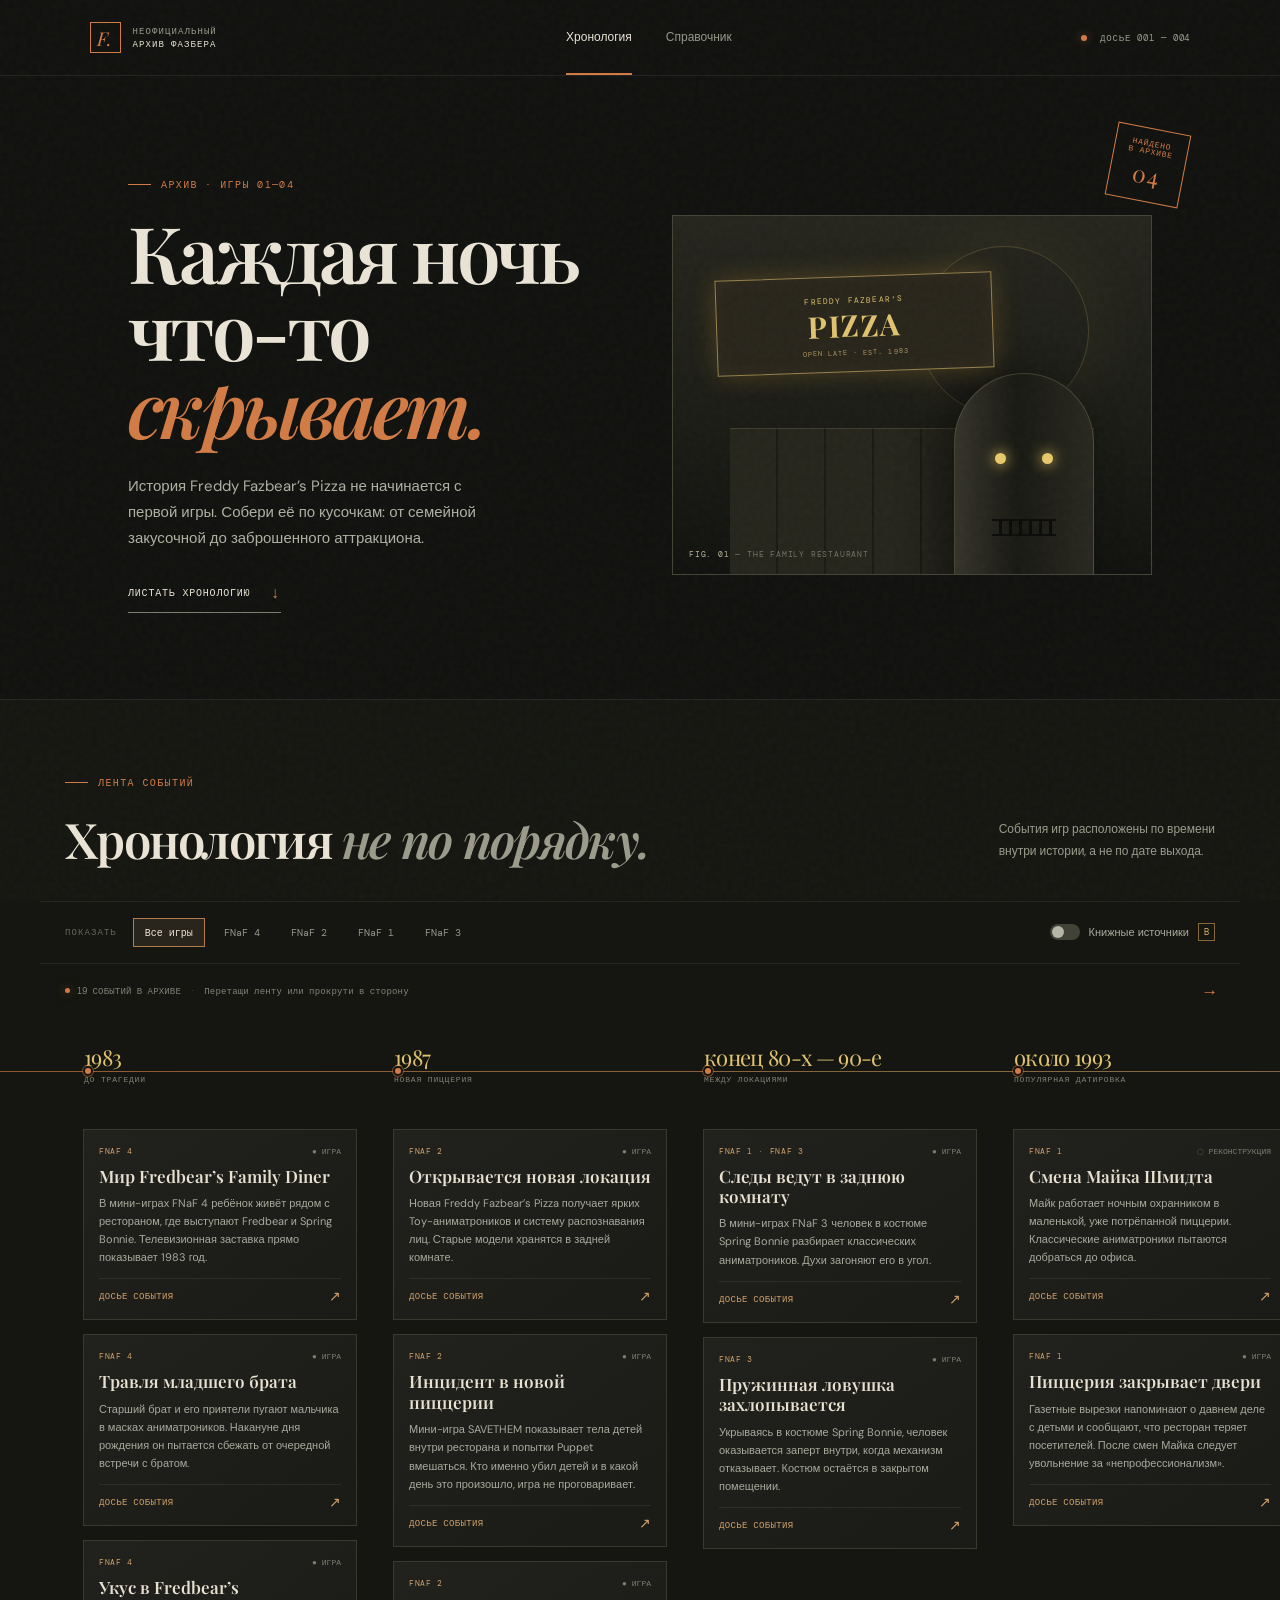
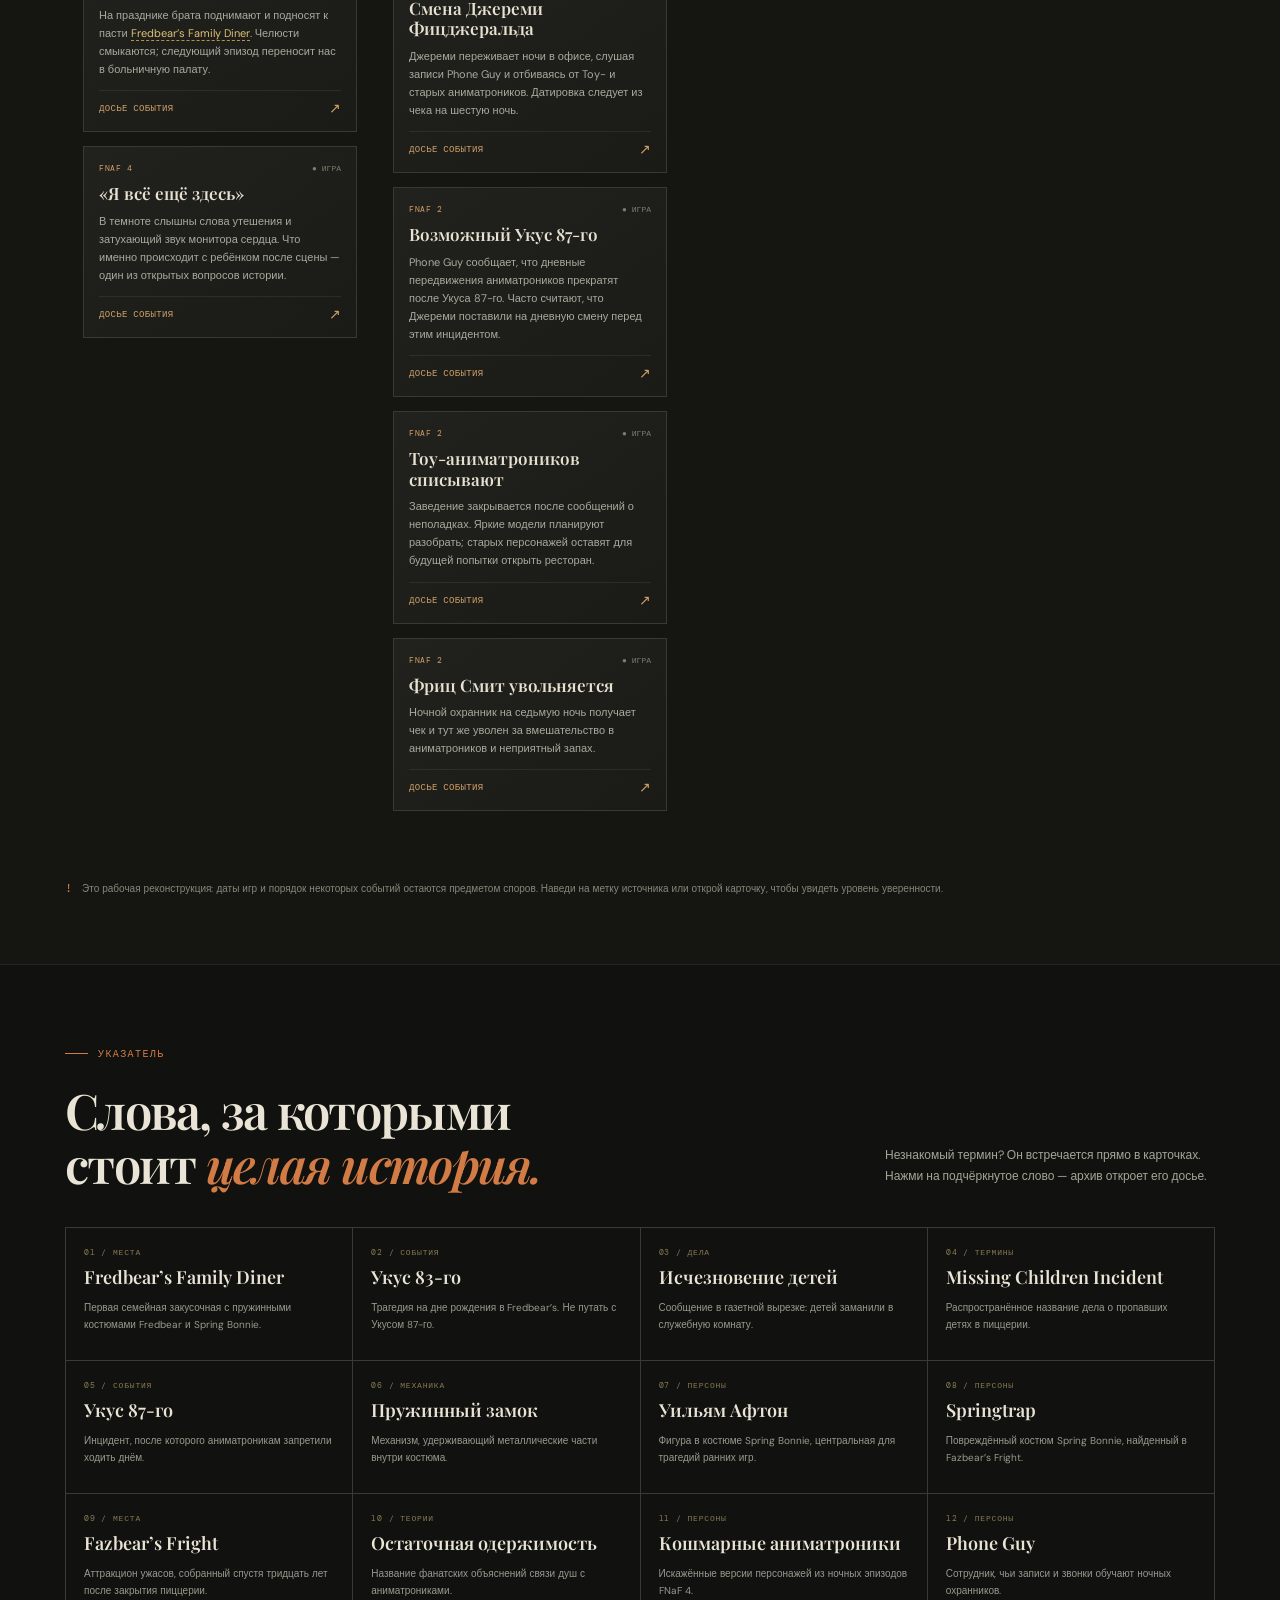
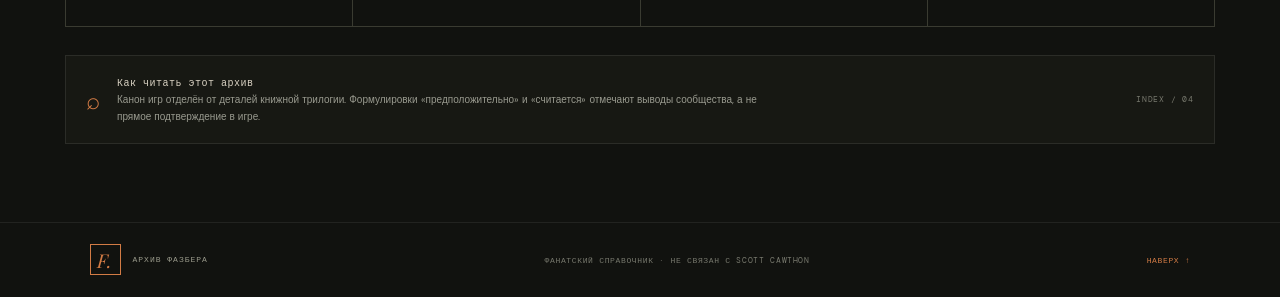
==== index.html @ a3a726ce "init" ====
<!doctype html>
<html lang="ru">
<head>
  <meta charset="utf-8">
  <meta name="viewport" content="width=device-width, initial-scale=1">
  <meta name="theme-color" content="#11120f">
  <meta name="description" content="Интерактивная хронология первых четырёх игр Five Nights at Freddy’s и справочник терминов." />
  <title>Ночная смена — архив FNaF</title>
  <link rel="stylesheet" href="styles.css">
  <script src="app.js" defer></script>
</head>
<body>
  <div class="grain" aria-hidden="true"></div>
  <header class="topbar">
    <a class="brand" href="#top" aria-label="Архив, на главную"><span class="brand-mark">F.</span><span>НЕОФИЦИАЛЬНЫЙ<br><b>АРХИВ ФАЗБЕРА</b></span></a>
    <nav aria-label="Основная навигация"><a class="nav-active" href="#timeline">Хронология</a><a href="#glossary">Справочник</a></nav>
    <span class="top-note"><i></i> ДОСЬЕ 001 — 004</span>
  </header>

  <main id="top">
    <section class="hero">
      <div class="hero-copy">
        <p class="eyebrow"><span class="eyebrow-line"></span> АРХИВ · ИГРЫ 01—04</p>
        <h1>Каждая ночь<br>что-то <em>скрывает.</em></h1>
        <p class="hero-intro">История Freddy Fazbear’s Pizza не начинается с первой игры. Собери её по кусочкам: от семейной закусочной до заброшенного аттракциона.</p>
        <a class="jump-link" href="#timeline">Листать хронологию <span>↓</span></a>
      </div>
      <div class="hero-art" aria-label="Стилизованная вывеска пиццерии Freddy Fazbear’s Pizza" role="img">
        <div class="art-backdrop"></div><div class="art-moon"></div><div class="art-sign"><span>FREDDY FAZBEAR’S</span><b>PIZZA</b><small>OPEN LATE · EST. 1983</small></div>
        <div class="art-arch"><div class="art-eye eye-one"></div><div class="art-eye eye-two"></div><div class="art-grille"></div></div>
        <div class="art-caption">FIG. 01 <span>— THE FAMILY RESTAURANT</span></div>
      </div>
      <div class="hero-stamp"><span>НАЙДЕНО<br>В АРХИВЕ</span><b>04</b></div>
    </section>

    <section class="timeline-section" id="timeline">
      <div class="section-heading">
        <div><p class="eyebrow"><span class="eyebrow-line"></span> ЛЕНТА СОБЫТИЙ</p><h2>Хронология <span>не по порядку.</span></h2></div>
        <p class="section-aside">События игр расположены по времени<br>внутри истории, а не по дате выхода.</p>
      </div>
      <div class="timeline-toolbar">
        <div class="filters" role="group" aria-label="Фильтр по игре">
          <span class="filter-label">ПОКАЗАТЬ</span>
          <button class="game-filter active" data-game="all" aria-pressed="true">Все игры</button>
          <button class="game-filter" data-game="4" aria-pressed="false">FNaF 4</button>
          <button class="game-filter" data-game="2" aria-pressed="false">FNaF 2</button>
          <button class="game-filter" data-game="1" aria-pressed="false">FNaF 1</button>
          <button class="game-filter" data-game="3" aria-pressed="false">FNaF 3</button>
        </div>
        <label class="book-toggle"><input type="checkbox" id="book-toggle"><span class="toggle-ui"></span><span>Книжные источники</span><span class="book-tag">B</span></label>
      </div>
      <div class="timeline-status"><span class="status-dot"></span><span id="event-count" aria-live="polite"></span><span class="status-separator">·</span><span>Перетащи ленту или прокрути в сторону</span><span class="scroll-cue">→</span></div>
      <div class="timeline-viewport" tabindex="0" aria-label="Горизонтальная лента событий. Используйте Shift и колесо или клавиши со стрелками.">
        <div class="timeline-track" id="timeline-track"></div>
      </div>
      <p class="timeline-footnote"><span>!</span> Это рабочая реконструкция: даты игр и порядок некоторых событий остаются предметом споров. Наведи на метку источника или открой карточку, чтобы увидеть уровень уверенности.</p>
    </section>

    <section class="glossary-section" id="glossary">
      <div class="glossary-heading"><div><p class="eyebrow"><span class="eyebrow-line"></span> УКАЗАТЕЛЬ</p><h2>Слова, за которыми<br>стоит <em>целая история.</em></h2></div><p class="glossary-lede">Незнакомый термин? Он встречается прямо в карточках. Нажми на подчёркнутое слово — архив откроет его досье.</p></div>
      <div class="term-grid" id="term-grid"></div>
      <div class="sources-note"><span class="sources-icon">⌕</span><p><b>Как читать этот архив</b><br>Канон игр отделён от деталей книжной трилогии. Формулировки «предположительно» и «считается» отмечают выводы сообщества, а не прямое подтверждение в игре.</p><span class="archive-id">INDEX / 04</span></div>
    </section>
  </main>
  <footer><a class="brand" href="#top"><span class="brand-mark">F.</span><span>АРХИВ ФАЗБЕРА</span></a><span>ФАНАТСКИЙ СПРАВОЧНИК · НЕ СВЯЗАН С SCOTT CAWTHON</span><a href="#top">НАВЕРХ ↑</a></footer>

  <dialog class="detail-dialog" id="detail-dialog" aria-labelledby="dialog-title"><button class="dialog-close" aria-label="Закрыть">×</button><div class="dialog-kicker" id="dialog-kicker"></div><h2 id="dialog-title"></h2><div class="dialog-content" id="dialog-content"></div><div class="dialog-source" id="dialog-source"></div></dialog>
</body>
</html>
---- styles.css ----
@import url('https://fonts.googleapis.com/css2?family=DM+Mono:wght@400;500&family=DM+Sans:wght@400;500;600;700&family=Playfair+Display:ital,wght@0,600;0,700;1,600;1,700&display=swap');
:root{--bg:#11120f;--panel:#191a16;--panel2:#20211c;--cream:#eae4d6;--muted:#9b9b8c;--faint:#66685c;--line:#3a3b31;--orange:#d27b45;--yellow:#e0c36f;--mono:'DM Mono',monospace;--sans:'DM Sans',sans-serif;--serif:'Playfair Display',Georgia,serif;scroll-behavior:smooth;color-scheme:dark}
*{box-sizing:border-box}body{margin:0;background:var(--bg);color:var(--cream);font-family:var(--sans);font-size:15px;line-height:1.55}.grain{position:fixed;inset:0;pointer-events:none;z-index:10;opacity:.085;background-image:url("data:image/svg+xml,%3Csvg viewBox='0 0 180 180' xmlns='http://www.w3.org/2000/svg'%3E%3Cfilter id='n'%3E%3CfeTurbulence type='fractalNoise' baseFrequency='.9' numOctaves='3' stitchTiles='stitch'/%3E%3C/filter%3E%3Crect width='100%25' height='100%25' filter='url(%23n)' opacity='.35'/%3E%3C/svg%3E")}.topbar{height:76px;border-bottom:1px solid #ffffff12;display:flex;align-items:center;justify-content:space-between;padding:0 7vw;position:relative;z-index:2}.brand{display:flex;align-items:center;gap:12px;color:var(--muted);text-decoration:none;font:9px/1.4 var(--mono);letter-spacing:.12em}.brand b{color:var(--cream);font-weight:500}.brand-mark{display:grid;place-items:center;width:31px;height:31px;border:1px solid var(--orange);color:var(--orange);font:italic 19px var(--serif)}nav{height:100%;display:flex;gap:34px}nav a{position:relative;display:flex;align-items:center;color:#96968a;text-decoration:none;font-size:12px}nav a:hover,nav .nav-active{color:var(--cream)}nav .nav-active:after{position:absolute;content:'';height:2px;bottom:0;left:0;right:0;background:var(--orange)}.top-note{font:9px var(--mono);letter-spacing:.1em;color:var(--muted)}.top-note i,.status-dot{display:inline-block;width:6px;height:6px;background:var(--orange);border-radius:50%;margin-right:7px;box-shadow:0 0 10px #d27b4580}main{overflow:hidden}.hero{position:relative;min-height:560px;padding:102px 10vw 86px;display:grid;grid-template-columns:1fr 1fr;align-items:center;gap:5vw;max-width:1500px;margin:auto}.eyebrow{display:flex;align-items:center;gap:10px;color:var(--orange);font:10px var(--mono);letter-spacing:.14em;margin:0 0 23px}.eyebrow-line{width:23px;height:1px;background:var(--orange)}h1,h2,p{margin-top:0}h1{font:600 clamp(52px,6.1vw,86px)/.99 var(--serif);letter-spacing:-.045em;margin:0 0 27px}h1 em,h2 em{color:var(--orange);font-weight:600}.hero-intro{font-size:15px;line-height:1.75;color:#b0b0a2;max-width:385px;margin-bottom:28px}.jump-link{display:inline-flex;align-items:center;gap:20px;color:var(--cream);text-decoration:none;font:10px var(--mono);letter-spacing:.08em;text-transform:uppercase;border-bottom:1px solid #7d7c6c;padding-bottom:9px}.jump-link span{font-size:16px;color:var(--orange)}.hero-art{height:360px;position:relative;overflow:hidden;background:#181a14;border:1px solid #454436}.art-backdrop{position:absolute;inset:0;background:linear-gradient(180deg,#25251d 0%,#1c1d17 52%,#11120f 100%)}.art-backdrop:before{content:'';position:absolute;left:12%;right:12%;bottom:0;height:145px;background:repeating-linear-gradient(90deg,#25251c 0 46px,#191a14 46px 48px);border-top:1px solid #77705755}.art-moon{position:absolute;width:170px;height:170px;right:13%;top:30px;border:1px solid #e0c36f35;border-radius:50%;box-shadow:0 0 80px #e0c36f13}.art-sign{position:absolute;z-index:2;top:60px;left:9%;width:58%;padding:18px 16px 14px;background:#28251b;border:1px solid #98804b;box-shadow:0 0 26px #d59c3440, inset 0 0 25px #e0c36f0b;transform:rotate(-2deg);text-align:center;color:var(--yellow)}.art-sign span,.art-sign small{display:block;font:8px var(--mono);letter-spacing:.15em}.art-sign b{display:block;font:700 30px var(--serif);letter-spacing:.05em}.art-sign small{font-size:7px;margin-top:3px;color:#b4975f}.art-arch{position:absolute;right:12%;bottom:-44px;width:140px;height:245px;border-radius:75px 75px 0 0;background:linear-gradient(90deg,#35332a,#181913 45%,#29281f);border:1px solid #77715a66;box-shadow:-15px 0 40px #0007}.art-eye{position:absolute;top:79px;width:11px;height:11px;background:#e7c96c;border-radius:50%;box-shadow:0 0 14px #ffd668}.eye-one{left:40px}.eye-two{right:40px}.art-grille{position:absolute;top:145px;left:37px;width:64px;height:17px;border-block:2px solid #0c0d0a;background:repeating-linear-gradient(90deg,transparent 0 7px,#0b0c09 7px 10px)}.art-caption{position:absolute;bottom:15px;left:16px;color:#bbb39b;font:8px var(--mono);letter-spacing:.1em}.art-caption span{color:#747365}.hero-stamp{position:absolute;right:7.4%;top:52px;width:74px;height:74px;border:1px solid #d27b45;transform:rotate(11deg);display:grid;place-content:center;text-align:center;color:var(--orange);font:8px/.95 var(--mono);letter-spacing:.1em}.hero-stamp b{font:23px var(--serif);margin-top:4px}.timeline-section{border-block:1px solid #ffffff12;padding:76px 0 57px;background:#151611}.section-heading,.timeline-toolbar,.timeline-status,.timeline-footnote{max-width:1200px;margin-left:auto;margin-right:auto}.section-heading{display:flex;justify-content:space-between;align-items:end;padding:0 25px;margin-bottom:35px}.section-heading h2,.glossary-heading h2{font:600 clamp(34px,4vw,49px)/1.1 var(--serif);letter-spacing:-.035em;margin:0}.section-heading h2 span{color:#9b9b8c;font-style:italic}.section-aside{color:var(--muted);font-size:12px;line-height:1.8;margin:0 0 3px}.timeline-toolbar{display:flex;justify-content:space-between;align-items:center;padding:16px 25px;border-block:1px solid #ffffff13}.filters{display:flex;align-items:center;gap:7px}.filter-label{font:9px var(--mono);letter-spacing:.12em;color:var(--faint);margin-right:9px}.game-filter{font:10px var(--mono);padding:7px 11px;color:#96968a;background:transparent;border:1px solid transparent;cursor:pointer}.game-filter:hover{color:var(--cream);border-color:#ffffff22}.game-filter.active{color:var(--cream);border-color:#b17e4b;background:#2a251c}.book-toggle{display:flex;align-items:center;gap:9px;color:#aaa99d;font-size:11px;cursor:pointer}.book-toggle input{position:absolute;opacity:0}.toggle-ui{width:30px;height:16px;border-radius:12px;background:#414238;position:relative;transition:.2s}.toggle-ui:after{content:'';position:absolute;left:2px;top:2px;width:12px;height:12px;background:#b6b6a7;border-radius:50%;transition:.2s}.book-toggle input:checked+.toggle-ui{background:#785b34}.book-toggle input:checked+.toggle-ui:after{left:16px;background:var(--yellow)}.book-toggle input:focus-visible+.toggle-ui{outline:2px solid var(--yellow);outline-offset:3px}.book-tag,.source-mark{font:9px var(--mono);color:#d9b565;border:1px solid #85683a;padding:2px 5px}.timeline-status{padding:16px 25px;display:flex;align-items:center;color:#818276;font:9px var(--mono);letter-spacing:.02em}.timeline-status .status-dot{width:5px;height:5px}.status-separator{margin:0 9px;color:#44463c}.scroll-cue{margin-left:auto;color:var(--orange);font-size:17px}.timeline-viewport{overflow-x:auto;overscroll-behavior-inline:contain;scrollbar-color:#5a503c #20211c;scrollbar-width:thin;outline:none}.timeline-viewport:focus-visible{outline:1px solid var(--orange);outline-offset:-2px}.timeline-track{width:max-content;min-width:100%;position:relative;display:flex;align-items:stretch;gap:0;padding:24px max(calc((100vw - 1150px)/2),35px) 38px}.timeline-track:before{content:'';height:1px;position:absolute;top:53px;left:0;right:0;background:linear-gradient(90deg,#8e5932,#806943 60%,#684c36)}.era{width:310px;flex:none;padding:0 18px;position:relative}.era-head{height:76px;padding:0 1px}.era-date{color:var(--yellow);font:22px var(--serif);letter-spacing:-.03em}.era-label{font:8px var(--mono);letter-spacing:.1em;color:#828274;margin-top:2px}.era-node{position:absolute;top:24px;left:18px;width:10px;height:10px;background:var(--orange);border:2px solid #151611;border-radius:50%;z-index:1;box-shadow:0 0 0 1px #d27b4580}.event-card{position:relative;margin:11px 0 14px;padding:16px 15px 14px;background:linear-gradient(145deg,#21221d,#1a1b16);border:1px solid #38392f;transition:border-color .18s,transform .18s;max-width:290px}.event-card:hover{border-color:#8e6845;transform:translateY(-2px)}.card-top{display:flex;justify-content:space-between;align-items:center;margin-bottom:10px}.game-tag{font:8px var(--mono);letter-spacing:.08em;color:#d2a16b;text-transform:uppercase}.confidence{font:8px var(--mono);color:#7d7e70}.event-card h3{font:600 17px/1.2 var(--serif);margin:0 0 8px;color:#e8e1d2}.event-card p{font-size:11px;line-height:1.65;color:#a9a99d;margin:0 0 12px}.card-open{display:flex;justify-content:space-between;align-items:center;width:100%;padding:8px 0 0;background:none;border:0;border-top:1px solid #ffffff12;text-align:left;color:#d1a06a;cursor:pointer;font:9px var(--mono);letter-spacing:.04em}.card-open:hover{color:var(--yellow)}.card-open span{font-size:14px}.term-link{color:#e0bf77;text-decoration:none;border-bottom:1px dashed #b9914c}.term-link:hover{color:#ffe2a1}.timeline-footnote{padding:17px 25px 0;color:#86877b;font-size:10px;max-width:1200px}.timeline-footnote span{color:var(--orange);font:12px var(--mono);margin-right:7px}.glossary-section{max-width:1200px;padding:82px 25px 78px;margin:auto}.glossary-heading{display:flex;align-items:end;justify-content:space-between;margin-bottom:36px}.glossary-heading h2 em{font-weight:600}.glossary-lede{max-width:330px;color:#a5a597;font-size:12px;line-height:1.8;margin:0 0 3px}.term-grid{display:grid;grid-template-columns:repeat(4,1fr);border-top:1px solid var(--line);border-left:1px solid var(--line)}.term-card{min-height:133px;padding:19px 18px;border-right:1px solid var(--line);border-bottom:1px solid var(--line);transition:background .2s}.term-card:hover{background:#1a1b16}.term-card button{padding:0;border:0;background:none;color:var(--cream);font:600 18px var(--serif);text-align:left;cursor:pointer}.term-card button:hover{color:var(--yellow)}.term-card p{font-size:10px;line-height:1.7;color:#98998d;margin:8px 0 0}.term-index{display:block;font:8px var(--mono);letter-spacing:.1em;color:#8a7853;margin-bottom:8px}.sources-note{display:flex;align-items:center;gap:17px;margin-top:28px;padding:18px 20px;border:1px solid #ffffff16;background:#171813}.sources-icon{font:24px var(--serif);color:var(--orange)}.sources-note p{font-size:10px;line-height:1.7;color:#999a8f;margin:0;max-width:670px}.sources-note p b{color:#d9d2c3;font:10px var(--mono);letter-spacing:.05em}.archive-id{margin-left:auto;color:#77786d;font:8px var(--mono);letter-spacing:.1em}footer{min-height:75px;border-top:1px solid #ffffff12;padding:15px 7vw;display:flex;align-items:center;justify-content:space-between;color:#77786d;font:8px var(--mono);letter-spacing:.08em}footer .brand{font-size:8px}footer>a:last-child{color:var(--orange);text-decoration:none}.detail-dialog{position:fixed;inset:0 0 0 auto;margin:0 0 0 auto;width:min(510px,100%);height:100%;max-height:none;border:0;border-left:1px solid #494436;background:#181914;color:var(--cream);padding:65px 46px;box-shadow:-25px 0 80px #0008}.detail-dialog::backdrop{background:#050604bb;backdrop-filter:blur(3px)}.dialog-close{position:absolute;right:25px;top:20px;background:transparent;border:1px solid #ffffff30;color:var(--cream);width:34px;height:34px;font-size:21px;cursor:pointer}.dialog-kicker{font:9px var(--mono);letter-spacing:.12em;color:var(--orange);margin:0 0 17px}.detail-dialog h2{font:600 37px/1.08 var(--serif);margin:0 0 25px}.dialog-content{color:#bcbaad;font-size:14px;line-height:1.9}.dialog-content p{margin:0 0 16px}.dialog-source{margin-top:30px;border-top:1px solid var(--line);padding-top:14px;font:9px/1.8 var(--mono);color:#8e8d7e;letter-spacing:.03em}.dialog-source b{color:#cfaa66;font-weight:400}.no-events{width:100%;padding:30px;color:#9b9b8c;font-size:13px;text-align:center}.visually-hidden{position:absolute!important;clip:rect(1px,1px,1px,1px);padding:0;border:0;height:1px;width:1px;overflow:hidden}
@media(max-width:850px){.topbar{padding:0 5vw}.hero{padding:78px 7vw 70px;grid-template-columns:1fr 1fr;gap:4vw}.hero-art{height:310px}.hero-stamp{right:3%;top:35px}.section-heading,.timeline-toolbar,.timeline-status{margin-left:3vw;margin-right:3vw}.term-grid{grid-template-columns:repeat(2,1fr)}.glossary-section{padding-inline:5vw}}@media(max-width:600px){.topbar{height:64px}.top-note{display:none}nav{gap:20px}.hero{display:flex;flex-direction:column;align-items:stretch;padding:62px 7vw 52px;gap:35px}.hero-art{height:265px}.hero-stamp{top:295px;right:9vw;width:61px;height:61px}h1{font-size:57px}.section-heading,.glossary-heading{display:block}.section-aside{margin-top:15px}.timeline-section{padding-top:56px}.timeline-toolbar{align-items:flex-start;gap:17px;flex-direction:column;padding:13px 3px}.filters{flex-wrap:wrap}.filter-label{width:100%;margin-bottom:3px}.game-filter{padding:6px 8px}.book-toggle{padding:3px 0}.timeline-status{font-size:8px;margin-inline:3vw}.timeline-track{padding-left:6vw;padding-right:6vw}.era{width:285px}.era-node{left:18px}.event-card{max-width:260px}.glossary-heading h2{font-size:38px}.glossary-lede{margin-top:15px}.term-grid{grid-template-columns:1fr}.term-card{min-height:unset;padding:15px}.sources-note{align-items:flex-start}.archive-id{display:none}footer{padding-inline:5vw;gap:12px}footer>span{display:none}.detail-dialog{padding:60px 27px}.detail-dialog h2{font-size:33px}}
@media(prefers-reduced-motion:reduce){*,*:before,*:after{scroll-behavior:auto!important;transition:none!important}}
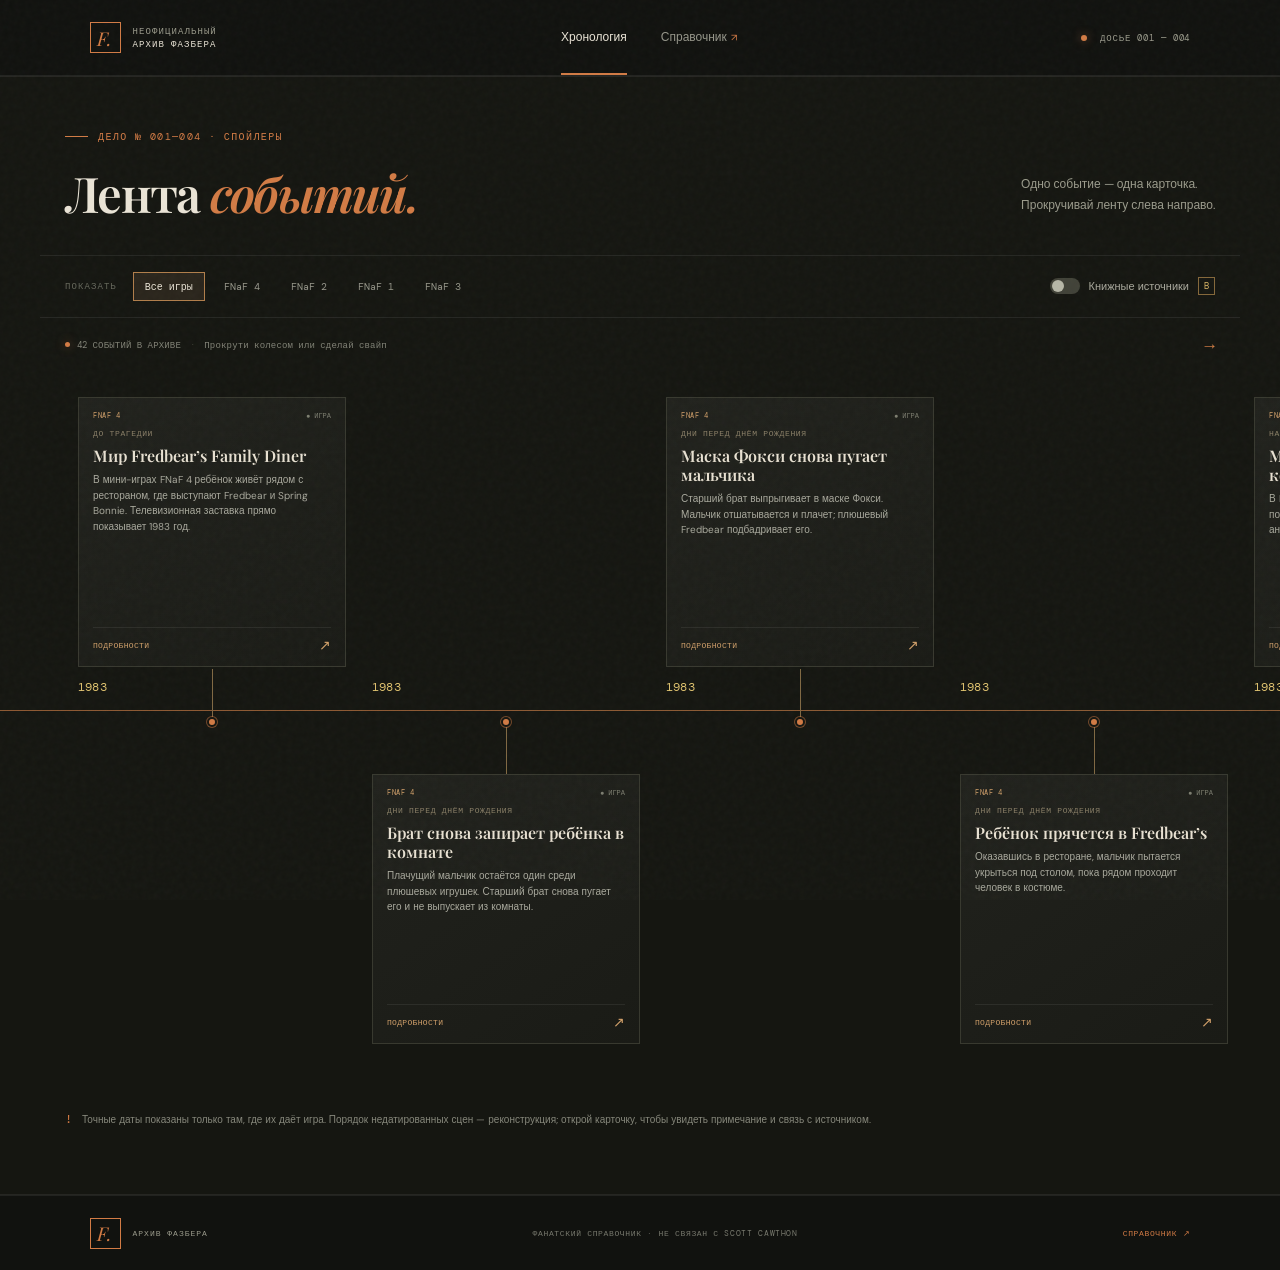
==== commit 12a68e95: "Patch 1" ====
--- a/index.html
+++ b/index.html
@@ -4,39 +4,24 @@
   <meta charset="utf-8">
   <meta name="viewport" content="width=device-width, initial-scale=1">
   <meta name="theme-color" content="#11120f">
-  <meta name="description" content="Интерактивная хронология первых четырёх игр Five Nights at Freddy’s и справочник терминов." />
-  <title>Ночная смена — архив FNaF</title>
+  <meta name="description" content="Подробная интерактивная хронология событий первых четырёх игр Five Nights at Freddy’s." />
+  <title>Хронология — архив Фазбера</title>
   <link rel="stylesheet" href="styles.css">
   <script src="app.js" defer></script>
 </head>
 <body>
   <div class="grain" aria-hidden="true"></div>
   <header class="topbar">
-    <a class="brand" href="#top" aria-label="Архив, на главную"><span class="brand-mark">F.</span><span>НЕОФИЦИАЛЬНЫЙ<br><b>АРХИВ ФАЗБЕРА</b></span></a>
-    <nav aria-label="Основная навигация"><a class="nav-active" href="#timeline">Хронология</a><a href="#glossary">Справочник</a></nav>
+    <a class="brand" href="index.html" aria-label="Архив, на главную"><span class="brand-mark">F.</span><span>НЕОФИЦИАЛЬНЫЙ<br><b>АРХИВ ФАЗБЕРА</b></span></a>
+    <nav aria-label="Основная навигация"><a class="nav-active" href="index.html">Хронология</a><a href="glossary.html">Справочник <span class="nav-arrow">↗</span></a></nav>
     <span class="top-note"><i></i> ДОСЬЕ 001 — 004</span>
   </header>
 
   <main id="top">
-    <section class="hero">
-      <div class="hero-copy">
-        <p class="eyebrow"><span class="eyebrow-line"></span> АРХИВ · ИГРЫ 01—04</p>
-        <h1>Каждая ночь<br>что-то <em>скрывает.</em></h1>
-        <p class="hero-intro">История Freddy Fazbear’s Pizza не начинается с первой игры. Собери её по кусочкам: от семейной закусочной до заброшенного аттракциона.</p>
-        <a class="jump-link" href="#timeline">Листать хронологию <span>↓</span></a>
-      </div>
-      <div class="hero-art" aria-label="Стилизованная вывеска пиццерии Freddy Fazbear’s Pizza" role="img">
-        <div class="art-backdrop"></div><div class="art-moon"></div><div class="art-sign"><span>FREDDY FAZBEAR’S</span><b>PIZZA</b><small>OPEN LATE · EST. 1983</small></div>
-        <div class="art-arch"><div class="art-eye eye-one"></div><div class="art-eye eye-two"></div><div class="art-grille"></div></div>
-        <div class="art-caption">FIG. 01 <span>— THE FAMILY RESTAURANT</span></div>
-      </div>
-      <div class="hero-stamp"><span>НАЙДЕНО<br>В АРХИВЕ</span><b>04</b></div>
-    </section>
-
     <section class="timeline-section" id="timeline">
       <div class="section-heading">
-        <div><p class="eyebrow"><span class="eyebrow-line"></span> ЛЕНТА СОБЫТИЙ</p><h2>Хронология <span>не по порядку.</span></h2></div>
-        <p class="section-aside">События игр расположены по времени<br>внутри истории, а не по дате выхода.</p>
+        <div><p class="eyebrow"><span class="eyebrow-line"></span> ДЕЛО № 001—004 · СПОЙЛЕРЫ</p><h2>Лента <em>событий.</em></h2></div>
+        <p class="section-aside">Одно событие — одна карточка.<br>Прокручивай ленту слева направо.</p>
       </div>
       <div class="timeline-toolbar">
         <div class="filters" role="group" aria-label="Фильтр по игре">
@@ -49,20 +34,14 @@
         </div>
         <label class="book-toggle"><input type="checkbox" id="book-toggle"><span class="toggle-ui"></span><span>Книжные источники</span><span class="book-tag">B</span></label>
       </div>
-      <div class="timeline-status"><span class="status-dot"></span><span id="event-count" aria-live="polite"></span><span class="status-separator">·</span><span>Перетащи ленту или прокрути в сторону</span><span class="scroll-cue">→</span></div>
-      <div class="timeline-viewport" tabindex="0" aria-label="Горизонтальная лента событий. Используйте Shift и колесо или клавиши со стрелками.">
+      <div class="timeline-status"><span class="status-dot"></span><span id="event-count" aria-live="polite"></span><span class="status-separator">·</span><span>Прокрути колесом или сделай свайп</span><span class="scroll-cue">→</span></div>
+      <div class="timeline-viewport" tabindex="0" aria-label="Хронология событий в горизонтальной последовательности. Используйте Shift и колесо или свайп.">
         <div class="timeline-track" id="timeline-track"></div>
       </div>
-      <p class="timeline-footnote"><span>!</span> Это рабочая реконструкция: даты игр и порядок некоторых событий остаются предметом споров. Наведи на метку источника или открой карточку, чтобы увидеть уровень уверенности.</p>
-    </section>
-
-    <section class="glossary-section" id="glossary">
-      <div class="glossary-heading"><div><p class="eyebrow"><span class="eyebrow-line"></span> УКАЗАТЕЛЬ</p><h2>Слова, за которыми<br>стоит <em>целая история.</em></h2></div><p class="glossary-lede">Незнакомый термин? Он встречается прямо в карточках. Нажми на подчёркнутое слово — архив откроет его досье.</p></div>
-      <div class="term-grid" id="term-grid"></div>
-      <div class="sources-note"><span class="sources-icon">⌕</span><p><b>Как читать этот архив</b><br>Канон игр отделён от деталей книжной трилогии. Формулировки «предположительно» и «считается» отмечают выводы сообщества, а не прямое подтверждение в игре.</p><span class="archive-id">INDEX / 04</span></div>
+      <p class="timeline-footnote"><span>!</span> Точные даты показаны только там, где их даёт игра. Порядок недатированных сцен — реконструкция; открой карточку, чтобы увидеть примечание и связь с источником.</p>
     </section>
   </main>
-  <footer><a class="brand" href="#top"><span class="brand-mark">F.</span><span>АРХИВ ФАЗБЕРА</span></a><span>ФАНАТСКИЙ СПРАВОЧНИК · НЕ СВЯЗАН С SCOTT CAWTHON</span><a href="#top">НАВЕРХ ↑</a></footer>
+  <footer><a class="brand" href="index.html"><span class="brand-mark">F.</span><span>АРХИВ ФАЗБЕРА</span></a><span>ФАНАТСКИЙ СПРАВОЧНИК · НЕ СВЯЗАН С SCOTT CAWTHON</span><a href="glossary.html">СПРАВОЧНИК ↗</a></footer>
 
   <dialog class="detail-dialog" id="detail-dialog" aria-labelledby="dialog-title"><button class="dialog-close" aria-label="Закрыть">×</button><div class="dialog-kicker" id="dialog-kicker"></div><h2 id="dialog-title"></h2><div class="dialog-content" id="dialog-content"></div><div class="dialog-source" id="dialog-source"></div></dialog>
 </body>
--- a/styles.css
+++ b/styles.css
@@ -3,3 +3,41 @@
 *{box-sizing:border-box}body{margin:0;background:var(--bg);color:var(--cream);font-family:var(--sans);font-size:15px;line-height:1.55}.grain{position:fixed;inset:0;pointer-events:none;z-index:10;opacity:.085;background-image:url("data:image/svg+xml,%3Csvg viewBox='0 0 180 180' xmlns='http://www.w3.org/2000/svg'%3E%3Cfilter id='n'%3E%3CfeTurbulence type='fractalNoise' baseFrequency='.9' numOctaves='3' stitchTiles='stitch'/%3E%3C/filter%3E%3Crect width='100%25' height='100%25' filter='url(%23n)' opacity='.35'/%3E%3C/svg%3E")}.topbar{height:76px;border-bottom:1px solid #ffffff12;display:flex;align-items:center;justify-content:space-between;padding:0 7vw;position:relative;z-index:2}.brand{display:flex;align-items:center;gap:12px;color:var(--muted);text-decoration:none;font:9px/1.4 var(--mono);letter-spacing:.12em}.brand b{color:var(--cream);font-weight:500}.brand-mark{display:grid;place-items:center;width:31px;height:31px;border:1px solid var(--orange);color:var(--orange);font:italic 19px var(--serif)}nav{height:100%;display:flex;gap:34px}nav a{position:relative;display:flex;align-items:center;color:#96968a;text-decoration:none;font-size:12px}nav a:hover,nav .nav-active{color:var(--cream)}nav .nav-active:after{position:absolute;content:'';height:2px;bottom:0;left:0;right:0;background:var(--orange)}.top-note{font:9px var(--mono);letter-spacing:.1em;color:var(--muted)}.top-note i,.status-dot{display:inline-block;width:6px;height:6px;background:var(--orange);border-radius:50%;margin-right:7px;box-shadow:0 0 10px #d27b4580}main{overflow:hidden}.hero{position:relative;min-height:560px;padding:102px 10vw 86px;display:grid;grid-template-columns:1fr 1fr;align-items:center;gap:5vw;max-width:1500px;margin:auto}.eyebrow{display:flex;align-items:center;gap:10px;color:var(--orange);font:10px var(--mono);letter-spacing:.14em;margin:0 0 23px}.eyebrow-line{width:23px;height:1px;background:var(--orange)}h1,h2,p{margin-top:0}h1{font:600 clamp(52px,6.1vw,86px)/.99 var(--serif);letter-spacing:-.045em;margin:0 0 27px}h1 em,h2 em{color:var(--orange);font-weight:600}.hero-intro{font-size:15px;line-height:1.75;color:#b0b0a2;max-width:385px;margin-bottom:28px}.jump-link{display:inline-flex;align-items:center;gap:20px;color:var(--cream);text-decoration:none;font:10px var(--mono);letter-spacing:.08em;text-transform:uppercase;border-bottom:1px solid #7d7c6c;padding-bottom:9px}.jump-link span{font-size:16px;color:var(--orange)}.hero-art{height:360px;position:relative;overflow:hidden;background:#181a14;border:1px solid #454436}.art-backdrop{position:absolute;inset:0;background:linear-gradient(180deg,#25251d 0%,#1c1d17 52%,#11120f 100%)}.art-backdrop:before{content:'';position:absolute;left:12%;right:12%;bottom:0;height:145px;background:repeating-linear-gradient(90deg,#25251c 0 46px,#191a14 46px 48px);border-top:1px solid #77705755}.art-moon{position:absolute;width:170px;height:170px;right:13%;top:30px;border:1px solid #e0c36f35;border-radius:50%;box-shadow:0 0 80px #e0c36f13}.art-sign{position:absolute;z-index:2;top:60px;left:9%;width:58%;padding:18px 16px 14px;background:#28251b;border:1px solid #98804b;box-shadow:0 0 26px #d59c3440, inset 0 0 25px #e0c36f0b;transform:rotate(-2deg);text-align:center;color:var(--yellow)}.art-sign span,.art-sign small{display:block;font:8px var(--mono);letter-spacing:.15em}.art-sign b{display:block;font:700 30px var(--serif);letter-spacing:.05em}.art-sign small{font-size:7px;margin-top:3px;color:#b4975f}.art-arch{position:absolute;right:12%;bottom:-44px;width:140px;height:245px;border-radius:75px 75px 0 0;background:linear-gradient(90deg,#35332a,#181913 45%,#29281f);border:1px solid #77715a66;box-shadow:-15px 0 40px #0007}.art-eye{position:absolute;top:79px;width:11px;height:11px;background:#e7c96c;border-radius:50%;box-shadow:0 0 14px #ffd668}.eye-one{left:40px}.eye-two{right:40px}.art-grille{position:absolute;top:145px;left:37px;width:64px;height:17px;border-block:2px solid #0c0d0a;background:repeating-linear-gradient(90deg,transparent 0 7px,#0b0c09 7px 10px)}.art-caption{position:absolute;bottom:15px;left:16px;color:#bbb39b;font:8px var(--mono);letter-spacing:.1em}.art-caption span{color:#747365}.hero-stamp{position:absolute;right:7.4%;top:52px;width:74px;height:74px;border:1px solid #d27b45;transform:rotate(11deg);display:grid;place-content:center;text-align:center;color:var(--orange);font:8px/.95 var(--mono);letter-spacing:.1em}.hero-stamp b{font:23px var(--serif);margin-top:4px}.timeline-section{border-block:1px solid #ffffff12;padding:76px 0 57px;background:#151611}.section-heading,.timeline-toolbar,.timeline-status,.timeline-footnote{max-width:1200px;margin-left:auto;margin-right:auto}.section-heading{display:flex;justify-content:space-between;align-items:end;padding:0 25px;margin-bottom:35px}.section-heading h2,.glossary-heading h2{font:600 clamp(34px,4vw,49px)/1.1 var(--serif);letter-spacing:-.035em;margin:0}.section-heading h2 span{color:#9b9b8c;font-style:italic}.section-aside{color:var(--muted);font-size:12px;line-height:1.8;margin:0 0 3px}.timeline-toolbar{display:flex;justify-content:space-between;align-items:center;padding:16px 25px;border-block:1px solid #ffffff13}.filters{display:flex;align-items:center;gap:7px}.filter-label{font:9px var(--mono);letter-spacing:.12em;color:var(--faint);margin-right:9px}.game-filter{font:10px var(--mono);padding:7px 11px;color:#96968a;background:transparent;border:1px solid transparent;cursor:pointer}.game-filter:hover{color:var(--cream);border-color:#ffffff22}.game-filter.active{color:var(--cream);border-color:#b17e4b;background:#2a251c}.book-toggle{display:flex;align-items:center;gap:9px;color:#aaa99d;font-size:11px;cursor:pointer}.book-toggle input{position:absolute;opacity:0}.toggle-ui{width:30px;height:16px;border-radius:12px;background:#414238;position:relative;transition:.2s}.toggle-ui:after{content:'';position:absolute;left:2px;top:2px;width:12px;height:12px;background:#b6b6a7;border-radius:50%;transition:.2s}.book-toggle input:checked+.toggle-ui{background:#785b34}.book-toggle input:checked+.toggle-ui:after{left:16px;background:var(--yellow)}.book-toggle input:focus-visible+.toggle-ui{outline:2px solid var(--yellow);outline-offset:3px}.book-tag,.source-mark{font:9px var(--mono);color:#d9b565;border:1px solid #85683a;padding:2px 5px}.timeline-status{padding:16px 25px;display:flex;align-items:center;color:#818276;font:9px var(--mono);letter-spacing:.02em}.timeline-status .status-dot{width:5px;height:5px}.status-separator{margin:0 9px;color:#44463c}.scroll-cue{margin-left:auto;color:var(--orange);font-size:17px}.timeline-viewport{overflow-x:auto;overscroll-behavior-inline:contain;scrollbar-color:#5a503c #20211c;scrollbar-width:thin;outline:none}.timeline-viewport:focus-visible{outline:1px solid var(--orange);outline-offset:-2px}.timeline-track{width:max-content;min-width:100%;position:relative;display:flex;align-items:stretch;gap:0;padding:24px max(calc((100vw - 1150px)/2),35px) 38px}.timeline-track:before{content:'';height:1px;position:absolute;top:53px;left:0;right:0;background:linear-gradient(90deg,#8e5932,#806943 60%,#684c36)}.era{width:310px;flex:none;padding:0 18px;position:relative}.era-head{height:76px;padding:0 1px}.era-date{color:var(--yellow);font:22px var(--serif);letter-spacing:-.03em}.era-label{font:8px var(--mono);letter-spacing:.1em;color:#828274;margin-top:2px}.era-node{position:absolute;top:24px;left:18px;width:10px;height:10px;background:var(--orange);border:2px solid #151611;border-radius:50%;z-index:1;box-shadow:0 0 0 1px #d27b4580}.event-card{position:relative;margin:11px 0 14px;padding:16px 15px 14px;background:linear-gradient(145deg,#21221d,#1a1b16);border:1px solid #38392f;transition:border-color .18s,transform .18s;max-width:290px}.event-card:hover{border-color:#8e6845;transform:translateY(-2px)}.card-top{display:flex;justify-content:space-between;align-items:center;margin-bottom:10px}.game-tag{font:8px var(--mono);letter-spacing:.08em;color:#d2a16b;text-transform:uppercase}.confidence{font:8px var(--mono);color:#7d7e70}.event-card h3{font:600 17px/1.2 var(--serif);margin:0 0 8px;color:#e8e1d2}.event-card p{font-size:11px;line-height:1.65;color:#a9a99d;margin:0 0 12px}.card-open{display:flex;justify-content:space-between;align-items:center;width:100%;padding:8px 0 0;background:none;border:0;border-top:1px solid #ffffff12;text-align:left;color:#d1a06a;cursor:pointer;font:9px var(--mono);letter-spacing:.04em}.card-open:hover{color:var(--yellow)}.card-open span{font-size:14px}.term-link{color:#e0bf77;text-decoration:none;border-bottom:1px dashed #b9914c}.term-link:hover{color:#ffe2a1}.timeline-footnote{padding:17px 25px 0;color:#86877b;font-size:10px;max-width:1200px}.timeline-footnote span{color:var(--orange);font:12px var(--mono);margin-right:7px}.glossary-section{max-width:1200px;padding:82px 25px 78px;margin:auto}.glossary-heading{display:flex;align-items:end;justify-content:space-between;margin-bottom:36px}.glossary-heading h2 em{font-weight:600}.glossary-lede{max-width:330px;color:#a5a597;font-size:12px;line-height:1.8;margin:0 0 3px}.term-grid{display:grid;grid-template-columns:repeat(4,1fr);border-top:1px solid var(--line);border-left:1px solid var(--line)}.term-card{min-height:133px;padding:19px 18px;border-right:1px solid var(--line);border-bottom:1px solid var(--line);transition:background .2s}.term-card:hover{background:#1a1b16}.term-card button{padding:0;border:0;background:none;color:var(--cream);font:600 18px var(--serif);text-align:left;cursor:pointer}.term-card button:hover{color:var(--yellow)}.term-card p{font-size:10px;line-height:1.7;color:#98998d;margin:8px 0 0}.term-index{display:block;font:8px var(--mono);letter-spacing:.1em;color:#8a7853;margin-bottom:8px}.sources-note{display:flex;align-items:center;gap:17px;margin-top:28px;padding:18px 20px;border:1px solid #ffffff16;background:#171813}.sources-icon{font:24px var(--serif);color:var(--orange)}.sources-note p{font-size:10px;line-height:1.7;color:#999a8f;margin:0;max-width:670px}.sources-note p b{color:#d9d2c3;font:10px var(--mono);letter-spacing:.05em}.archive-id{margin-left:auto;color:#77786d;font:8px var(--mono);letter-spacing:.1em}footer{min-height:75px;border-top:1px solid #ffffff12;padding:15px 7vw;display:flex;align-items:center;justify-content:space-between;color:#77786d;font:8px var(--mono);letter-spacing:.08em}footer .brand{font-size:8px}footer>a:last-child{color:var(--orange);text-decoration:none}.detail-dialog{position:fixed;inset:0 0 0 auto;margin:0 0 0 auto;width:min(510px,100%);height:100%;max-height:none;border:0;border-left:1px solid #494436;background:#181914;color:var(--cream);padding:65px 46px;box-shadow:-25px 0 80px #0008}.detail-dialog::backdrop{background:#050604bb;backdrop-filter:blur(3px)}.dialog-close{position:absolute;right:25px;top:20px;background:transparent;border:1px solid #ffffff30;color:var(--cream);width:34px;height:34px;font-size:21px;cursor:pointer}.dialog-kicker{font:9px var(--mono);letter-spacing:.12em;color:var(--orange);margin:0 0 17px}.detail-dialog h2{font:600 37px/1.08 var(--serif);margin:0 0 25px}.dialog-content{color:#bcbaad;font-size:14px;line-height:1.9}.dialog-content p{margin:0 0 16px}.dialog-source{margin-top:30px;border-top:1px solid var(--line);padding-top:14px;font:9px/1.8 var(--mono);color:#8e8d7e;letter-spacing:.03em}.dialog-source b{color:#cfaa66;font-weight:400}.no-events{width:100%;padding:30px;color:#9b9b8c;font-size:13px;text-align:center}.visually-hidden{position:absolute!important;clip:rect(1px,1px,1px,1px);padding:0;border:0;height:1px;width:1px;overflow:hidden}
 @media(max-width:850px){.topbar{padding:0 5vw}.hero{padding:78px 7vw 70px;grid-template-columns:1fr 1fr;gap:4vw}.hero-art{height:310px}.hero-stamp{right:3%;top:35px}.section-heading,.timeline-toolbar,.timeline-status{margin-left:3vw;margin-right:3vw}.term-grid{grid-template-columns:repeat(2,1fr)}.glossary-section{padding-inline:5vw}}@media(max-width:600px){.topbar{height:64px}.top-note{display:none}nav{gap:20px}.hero{display:flex;flex-direction:column;align-items:stretch;padding:62px 7vw 52px;gap:35px}.hero-art{height:265px}.hero-stamp{top:295px;right:9vw;width:61px;height:61px}h1{font-size:57px}.section-heading,.glossary-heading{display:block}.section-aside{margin-top:15px}.timeline-section{padding-top:56px}.timeline-toolbar{align-items:flex-start;gap:17px;flex-direction:column;padding:13px 3px}.filters{flex-wrap:wrap}.filter-label{width:100%;margin-bottom:3px}.game-filter{padding:6px 8px}.book-toggle{padding:3px 0}.timeline-status{font-size:8px;margin-inline:3vw}.timeline-track{padding-left:6vw;padding-right:6vw}.era{width:285px}.era-node{left:18px}.event-card{max-width:260px}.glossary-heading h2{font-size:38px}.glossary-lede{margin-top:15px}.term-grid{grid-template-columns:1fr}.term-card{min-height:unset;padding:15px}.sources-note{align-items:flex-start}.archive-id{display:none}footer{padding-inline:5vw;gap:12px}footer>span{display:none}.detail-dialog{padding:60px 27px}.detail-dialog h2{font-size:33px}}
 @media(prefers-reduced-motion:reduce){*,*:before,*:after{scroll-behavior:auto!important;transition:none!important}}
+
+/* Timeline v2: a single chronological ribbon, with one record per beat. */
+.nav-arrow{color:var(--orange);font-size:10px;margin-left:4px}
+.timeline-section{padding-top:53px}
+.timeline-track{align-items:stretch;gap:0;padding-top:12px;padding-bottom:20px}
+.timeline-track:before{top:338px;left:0;right:0;height:1px;background:linear-gradient(90deg,#8e5932,#806943 60%,#684c36)}
+.event-unit{position:relative;flex:none;width:294px;height:690px;padding:0 13px}
+.event-date{position:absolute;top:296px;left:13px;right:13px;z-index:2;color:var(--yellow);font:12px/1.25 var(--mono);letter-spacing:.015em;min-height:31px}
+.event-node{position:absolute;z-index:3;top:333px;left:calc(50% - 5px);width:10px;height:10px;background:var(--orange);border:2px solid #151611;border-radius:50%;box-shadow:0 0 0 1px #d27b4580}
+.event-unit:after{position:absolute;left:50%;width:1px;background:#806943;content:''}
+.event-unit[data-side="top"]:after{top:285px;height:48px}
+.event-unit[data-side="bottom"]:after{top:343px;height:47px}
+.event-unit .event-card{position:absolute;left:13px;right:13px;max-width:none;height:270px;margin:0;padding:13px 14px 12px;background:linear-gradient(145deg,#21221d,#1a1b16);border:1px solid #38392f;display:flex;flex-direction:column}
+.event-unit[data-side="top"] .event-card{top:13px}
+.event-unit[data-side="bottom"] .event-card{top:390px}
+.event-unit .card-top{gap:6px;margin-bottom:8px}
+.event-unit .game-tag{font-size:7px}
+.event-unit .confidence{font-size:7px;white-space:nowrap}
+.event-phase{font:8px var(--mono);color:#8b8068;letter-spacing:.08em;text-transform:uppercase;margin-bottom:8px}
+.event-unit .event-card h3{font-size:16px;line-height:1.2;margin-bottom:7px}
+.event-unit .event-card p{font-size:10px;line-height:1.55;margin-bottom:8px;display:-webkit-box;-webkit-line-clamp:5;-webkit-box-orient:vertical;overflow:hidden}
+.event-unit .card-open{margin-top:auto;font-size:8px}
+.event-unit .term-link{color:#e0bf77;text-decoration:none;border-bottom:1px dashed #b9914c}
+.timeline-footnote{max-width:1200px}
+.glossary-page .glossary-section{padding-top:63px;min-height:calc(100vh - 150px)}
+.glossary-heading h1{font:600 clamp(43px,5vw,62px)/1.04 var(--serif);letter-spacing:-.035em;margin:0}
+.glossary-heading h1 em{color:var(--orange);font-weight:600}
+.glossary-page .term-grid{grid-template-columns:repeat(3,minmax(0,1fr))}
+.glossary-page .term-card{min-height:200px;scroll-margin-top:28px}
+.glossary-page .term-card h2{font:600 20px/1.2 var(--serif);margin:0 0 10px}
+.glossary-page .term-card h2 a{color:var(--cream);text-decoration:none}
+.glossary-page .term-card h2 a:hover{color:var(--yellow)}
+.glossary-page .term-card p{font-size:11px;line-height:1.75}
+.term-back{display:inline-block;margin-top:5px;color:#d1a06a;text-decoration:none;font:8px var(--mono);letter-spacing:.05em}
+.term-back:hover{color:var(--yellow)}
+.archive-id[href]{color:var(--orange);text-decoration:none;white-space:nowrap}
+@media(max-width:850px){.timeline-track{padding-left:35px;padding-right:35px}.event-unit{width:280px}.glossary-page .term-grid{grid-template-columns:repeat(2,minmax(0,1fr))}}
+@media(max-width:600px){.timeline-section{padding-top:39px}.event-unit{width:270px}.timeline-track{padding-left:24px;padding-right:24px}.event-unit .event-card{left:10px;right:10px}.event-date{left:10px;right:10px;font-size:10px}.glossary-page .glossary-section{padding:48px 5vw 60px}.glossary-page .glossary-heading h1{font-size:43px}.glossary-page .term-grid{grid-template-columns:1fr}.glossary-page .term-card{min-height:unset}}
